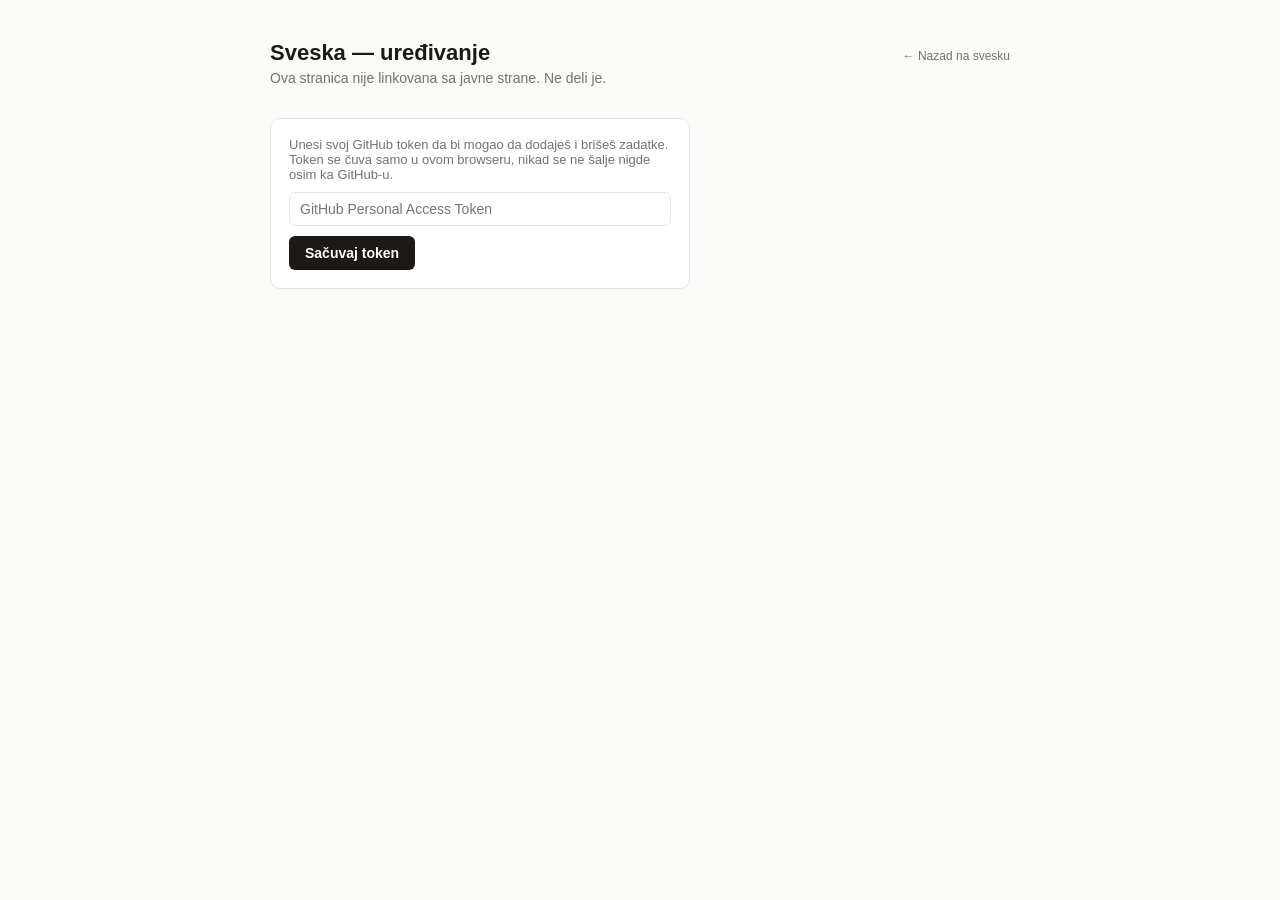
==== upload.html @ 62ac0d5a "Add files via upload" ====
<!DOCTYPE html>
<html lang="sr">
<head>
<meta charset="UTF-8">
<meta name="viewport" content="width=device-width, initial-scale=1.0">
<title>Sveska — dodaj zadatak</title>
<link rel="stylesheet" href="style.css">
</head>
<body>
<div class="wrap">
  <header class="page-head">
    <div>
      <h1>Sveska — uređivanje</h1>
      <p class="sub">Ova stranica nije linkovana sa javne strane. Ne deli je.</p>
    </div>
    <a class="quiet" href="index.html">← Nazad na svesku</a>
  </header>

  <div id="gate" class="gate">
    <p>Unesi svoj GitHub token da bi mogao da dodaješ i brišeš zadatke. Token se čuva samo u ovom browseru, nikad se ne šalje nigde osim ka GitHub-u.</p>
    <input type="password" id="tokenInput" placeholder="GitHub Personal Access Token">
    <div id="gateErr" class="err" style="display:none"></div>
    <button class="primary" id="saveTokenBtn" style="margin-top:10px">Sačuvaj token</button>
  </div>

  <div id="app" style="display:none">
    <form class="entry-form" id="entryForm">
      <div class="field-row">
        <input type="text" id="naslov" placeholder="Naslov zadatka">
        <input type="text" id="predmet" placeholder="Predmet (npr. C, Python)">
      </div>
      <textarea id="napomena" placeholder="Napomena (opciono)"></textarea>
      <div style="display:flex;align-items:center;gap:12px;margin:10px 0">
        <label class="file-label">
          📎 Izaberi sliku
          <input type="file" id="fileInput" accept="image/*" style="display:none">
        </label>
        <div id="previewWrap"></div>
      </div>
      <div id="formErr" class="err" style="display:none"></div>
      <button type="submit" class="primary" id="submitBtn">Sačuvaj zadatak</button>
      <div class="hint" id="statusMsg"></div>
    </form>

    <div id="listStatus" class="empty">Učitavanje...</div>
    <div id="grid" class="grid" style="display:none"></div>
    <div style="margin-top:16px">
      <button class="ghost" id="logoutBtn">Zaboravi token na ovom uređaju</button>
    </div>
  </div>
</div>

<script>
const OWNER = "MlazicM";
const REPO = "sveska";
const BRANCH = "main";
const API = `https://api.github.com/repos/${OWNER}/${REPO}`;
const TOKEN_KEY = "sveska_gh_token";

let token = localStorage.getItem(TOKEN_KEY) || "";
let imgDataUrl = null;
let imgExt = "jpg";

function ghHeaders() {
  return {
    "Authorization": `token ${token}`,
    "Accept": "application/vnd.github+json"
  };
}

function utf8ToB64(str) {
  return btoa(unescape(encodeURIComponent(str)));
}
function b64ToUtf8(b64) {
  return decodeURIComponent(escape(atob(b64.replace(/\n/g, ""))));
}

async function verifyToken() {
  const res = await fetch(`https://api.github.com/repos/${OWNER}/${REPO}`, { headers: ghHeaders() });
  if (!res.ok) throw new Error("bad token or repo");
  return true;
}

async function getEntriesFile() {
  const res = await fetch(`${API}/contents/entries.json?ref=${BRANCH}`, { headers: ghHeaders() });
  if (res.status === 404) return { entries: [], sha: null };
  if (!res.ok) throw new Error("fetch entries.json failed: " + res.status);
  const data = await res.json();
  const entries = JSON.parse(b64ToUtf8(data.content) || "[]");
  return { entries, sha: data.sha };
}

async function putFile(path, contentB64, message, sha) {
  const body = { message, content: contentB64, branch: BRANCH };
  if (sha) body.sha = sha;
  const res = await fetch(`${API}/contents/${path}`, {
    method: "PUT",
    headers: { ...ghHeaders(), "Content-Type": "application/json" },
    body: JSON.stringify(body)
  });
  if (!res.ok) {
    const t = await res.text();
    throw new Error(`PUT ${path} failed: ${res.status} ${t}`);
  }
  return res.json();
}

async function deleteFile(path, sha, message) {
  const res = await fetch(`${API}/contents/${path}`, {
    method: "DELETE",
    headers: { ...ghHeaders(), "Content-Type": "application/json" },
    body: JSON.stringify({ message, sha, branch: BRANCH })
  });
  if (!res.ok) throw new Error("delete failed: " + res.status);
}

function compressImage(file, maxDim = 1400, quality = 0.75) {
  return new Promise((resolve, reject) => {
    const img = new Image();
    const reader = new FileReader();
    reader.onload = (e) => {
      img.onload = () => {
        let { width, height } = img;
        if (width > maxDim || height > maxDim) {
          const scale = maxDim / Math.max(width, height);
          width = Math.round(width * scale);
          height = Math.round(height * scale);
        }
        const canvas = document.createElement("canvas");
        canvas.width = width;
        canvas.height = height;
        canvas.getContext("2d").drawImage(img, 0, 0, width, height);
        resolve(canvas.toDataURL("image/jpeg", quality));
      };
      img.onerror = reject;
      img.src = e.target.result;
    };
    reader.onerror = reject;
    reader.readAsDataURL(file);
  });
}

function esc(s) {
  return (s || '').replace(/[&<>"']/g, c => ({'&':'&amp;','<':'&lt;','>':'&gt;','"':'&quot;',"'":'&#39;'}[c]));
}
function fmtDate(ts) {
  return new Date(ts).toLocaleDateString('sr-RS', { day: '2-digit', month: 'short', year: 'numeric' });
}

async function refreshList() {
  const listStatus = document.getElementById("listStatus");
  const grid = document.getElementById("grid");
  listStatus.style.display = "block";
  listStatus.textContent = "Učitavanje...";
  grid.style.display = "none";
  try {
    const { entries } = await getEntriesFile();
    entries.sort((a, b) => b.createdAt - a.createdAt);
    if (entries.length === 0) {
      listStatus.textContent = "Nema još nijednog zadatka.";
      return;
    }
    listStatus.style.display = "none";
    grid.style.display = "grid";
    grid.innerHTML = entries.map(e => `
      <div class="card" data-id="${e.id}">
        <img src="${esc(e.imagePath)}" alt="${esc(e.title)}">
        <button class="del-btn" data-id="${e.id}">Obriši</button>
        <div class="meta">
          <div class="t">${esc(e.title)}</div>
          <div class="s">${esc(e.subject)} · ${fmtDate(e.createdAt)}</div>
        </div>
      </div>`).join("");
    grid.querySelectorAll(".del-btn").forEach(btn => {
      btn.addEventListener("click", async (ev) => {
        ev.stopPropagation();
        if (!confirm("Obrisati ovaj zadatak?")) return;
        await removeEntry(btn.dataset.id);
      });
    });
  } catch (err) {
    listStatus.textContent = "Ne mogu da učitam listu: " + err.message;
  }
}

async function removeEntry(id) {
  try {
    const { entries, sha } = await getEntriesFile();
    const target = entries.find(e => e.id === id);
    const remaining = entries.filter(e => e.id !== id);
    const newContent = utf8ToB64(JSON.stringify(remaining, null, 2));
    await putFile("entries.json", newContent, `Ukloni zadatak: ${target ? target.title : id}`, sha);
    if (target && target.imagePath) {
      try {
        const imgRes = await fetch(`${API}/contents/${target.imagePath}?ref=${BRANCH}`, { headers: ghHeaders() });
        if (imgRes.ok) {
          const imgData = await imgRes.json();
          await deleteFile(target.imagePath, imgData.sha, `Ukloni sliku za: ${target.title}`);
        }
      } catch {}
    }
    refreshList();
  } catch (err) {
    alert("Brisanje nije uspelo: " + err.message);
  }
}

document.getElementById("fileInput").addEventListener("change", async (e) => {
  const file = e.target.files[0];
  if (!file) return;
  try {
    imgDataUrl = await compressImage(file);
    const wrap = document.getElementById("previewWrap");
    wrap.innerHTML = `<div class="preview-thumb"><img src="${imgDataUrl}"><button type="button" id="clearImgBtn">&times;</button></div>`;
    document.getElementById("clearImgBtn").addEventListener("click", () => {
      imgDataUrl = null;
      wrap.innerHTML = "";
      document.getElementById("fileInput").value = "";
    });
  } catch {
    showFormErr("Slika nije mogla da se učita.");
  }
});

function showFormErr(msg) {
  const el = document.getElementById("formErr");
  el.textContent = msg;
  el.style.display = msg ? "block" : "none";
}

document.getElementById("entryForm").addEventListener("submit", async (e) => {
  e.preventDefault();
  showFormErr("");
  const naslov = document.getElementById("naslov").value.trim();
  const predmet = document.getElementById("predmet").value.trim() || "Opšte";
  const napomena = document.getElementById("napomena").value.trim();
  const statusMsg = document.getElementById("statusMsg");
  const submitBtn = document.getElementById("submitBtn");

  if (!naslov) { showFormErr("Unesi naslov zadatka."); return; }
  if (!imgDataUrl) { showFormErr("Dodaj sliku zadatka."); return; }

  submitBtn.disabled = true;
  statusMsg.textContent = "Snimanje...";
  try {
    const id = `${Date.now()}-${Math.random().toString(36).slice(2, 8)}`;
    const imagePath = `images/${id}.jpg`;
    const base64Content = imgDataUrl.split(",")[1];

    await putFile(imagePath, base64Content, `Dodaj sliku: ${naslov}`);

    const { entries, sha } = await getEntriesFile();
    entries.push({
      id, title: naslov, subject: predmet, note: napomena,
      imagePath, createdAt: Date.now()
    });
    const newContent = utf8ToB64(JSON.stringify(entries, null, 2));
    await putFile("entries.json", newContent, `Dodaj zadatak: ${naslov}`, sha);

    document.getElementById("naslov").value = "";
    document.getElementById("predmet").value = "";
    document.getElementById("napomena").value = "";
    document.getElementById("previewWrap").innerHTML = "";
    document.getElementById("fileInput").value = "";
    imgDataUrl = null;
    statusMsg.textContent = "Sačuvano.";
    refreshList();
  } catch (err) {
    showFormErr("Snimanje nije uspelo: " + err.message);
    statusMsg.textContent = "";
  } finally {
    submitBtn.disabled = false;
  }
});

document.getElementById("saveTokenBtn").addEventListener("click", async () => {
  const val = document.getElementById("tokenInput").value.trim();
  const errEl = document.getElementById("gateErr");
  errEl.style.display = "none";
  if (!val) { errEl.textContent = "Unesi token."; errEl.style.display = "block"; return; }
  token = val;
  try {
    await verifyToken();
    localStorage.setItem(TOKEN_KEY, token);
    document.getElementById("gate").style.display = "none";
    document.getElementById("app").style.display = "block";
    refreshList();
  } catch (err) {
    token = "";
    errEl.textContent = "Token ne radi ili nema pristup repozitorijumu 'sveska'. Proveri token i pokušaj ponovo.";
    errEl.style.display = "block";
  }
});

document.getElementById("logoutBtn").addEventListener("click", () => {
  localStorage.removeItem(TOKEN_KEY);
  location.reload();
});

(async function init() {
  if (token) {
    try {
      await verifyToken();
      document.getElementById("gate").style.display = "none";
      document.getElementById("app").style.display = "block";
      refreshList();
    } catch {
      localStorage.removeItem(TOKEN_KEY);
      token = "";
    }
  }
})();
</script>
</body>
</html>
---- style.css ----
:root {
  --paper: #fafaf9;
  --ink: #1c1917;
  --muted: #78716c;
  --line: #e7e5e4;
  --accent: #1c1917;
  --danger: #b91c1c;
}

* { box-sizing: border-box; }

body {
  margin: 0;
  background: var(--paper);
  color: var(--ink);
  font-family: -apple-system, BlinkMacSystemFont, "Segoe UI", sans-serif;
}

.wrap {
  max-width: 780px;
  margin: 0 auto;
  padding: 40px 20px 80px;
}

header.page-head {
  display: flex;
  align-items: baseline;
  justify-content: space-between;
  margin-bottom: 32px;
  flex-wrap: wrap;
  gap: 8px;
}

h1 {
  font-size: 22px;
  font-weight: 600;
  margin: 0;
}

.sub {
  color: var(--muted);
  font-size: 14px;
  margin: 4px 0 0;
}

a.quiet {
  color: var(--muted);
  font-size: 12px;
  text-decoration: none;
}
a.quiet:hover { color: var(--ink); }

.grid {
  display: grid;
  grid-template-columns: repeat(auto-fill, minmax(160px, 1fr));
  gap: 12px;
}

.card {
  background: #fff;
  border: 1px solid var(--line);
  border-radius: 10px;
  overflow: hidden;
  cursor: pointer;
  position: relative;
}

.card img {
  width: 100%;
  height: 130px;
  object-fit: cover;
  display: block;
  background: var(--line);
}

.card .meta {
  padding: 8px 10px;
}

.card .meta .t {
  font-size: 13px;
  font-weight: 600;
  white-space: nowrap;
  overflow: hidden;
  text-overflow: ellipsis;
}

.card .meta .s {
  font-size: 11px;
  color: var(--muted);
  margin-top: 2px;
}

.empty {
  text-align: center;
  padding: 60px 0;
  color: var(--muted);
  font-size: 14px;
}

.overlay {
  position: fixed;
  inset: 0;
  background: rgba(0,0,0,0.6);
  display: flex;
  align-items: center;
  justify-content: center;
  padding: 16px;
  z-index: 50;
}

.modal {
  background: #fff;
  border-radius: 10px;
  max-width: 520px;
  width: 100%;
  max-height: 85vh;
  overflow-y: auto;
}

.modal img {
  width: 100%;
  max-height: 55vh;
  object-fit: contain;
  background: #f5f5f4;
  display: block;
}

.modal .body {
  padding: 16px 18px;
}

.modal .row {
  display: flex;
  justify-content: space-between;
  align-items: flex-start;
}

.modal h2 {
  font-size: 16px;
  margin: 0;
}

.modal .close {
  background: none;
  border: none;
  cursor: pointer;
  font-size: 18px;
  color: var(--muted);
  line-height: 1;
}

.modal .note {
  font-size: 13px;
  margin-top: 10px;
  color: #292524;
  white-space: pre-wrap;
}

form.entry-form {
  background: #fff;
  border: 1px solid var(--line);
  border-radius: 10px;
  padding: 18px;
  margin-bottom: 32px;
}

.field-row {
  display: grid;
  grid-template-columns: 1fr 1fr;
  gap: 10px;
  margin-bottom: 10px;
}

input[type=text], input[type=password], textarea {
  width: 100%;
  border: 1px solid var(--line);
  border-radius: 6px;
  padding: 8px 10px;
  font-size: 14px;
  font-family: inherit;
}

textarea { resize: vertical; min-height: 56px; }

label.file-label {
  display: inline-flex;
  align-items: center;
  gap: 8px;
  border: 1px solid var(--line);
  border-radius: 6px;
  padding: 8px 12px;
  font-size: 13px;
  cursor: pointer;
}

button {
  cursor: pointer;
}

button.primary {
  background: var(--accent);
  color: #fff;
  border: none;
  border-radius: 6px;
  padding: 9px 16px;
  font-size: 14px;
  font-weight: 600;
}

button.primary:disabled { opacity: 0.5; cursor: default; }

button.ghost {
  background: none;
  border: 1px solid var(--line);
  border-radius: 6px;
  padding: 8px 12px;
  font-size: 13px;
}

.err { color: var(--danger); font-size: 13px; margin: 8px 0; }
.hint { color: var(--muted); font-size: 12px; margin-top: 6px; }

.preview-thumb {
  position: relative;
  display: inline-block;
}
.preview-thumb img {
  width: 56px;
  height: 56px;
  object-fit: cover;
  border-radius: 6px;
  border: 1px solid var(--line);
}
.preview-thumb button {
  position: absolute;
  top: -6px;
  right: -6px;
  background: var(--ink);
  color: #fff;
  border: none;
  border-radius: 50%;
  width: 18px;
  height: 18px;
  font-size: 11px;
  line-height: 1;
}

.del-btn {
  position: absolute;
  top: 6px;
  right: 6px;
  background: rgba(255,255,255,0.9);
  border: none;
  border-radius: 6px;
  padding: 4px 6px;
  font-size: 12px;
  color: var(--danger);
  display: none;
}
.card:hover .del-btn { display: block; }

.gate {
  background: #fff;
  border: 1px solid var(--line);
  border-radius: 10px;
  padding: 18px;
  margin-bottom: 24px;
  max-width: 420px;
}
.gate p { font-size: 13px; color: var(--muted); margin: 0 0 10px; }
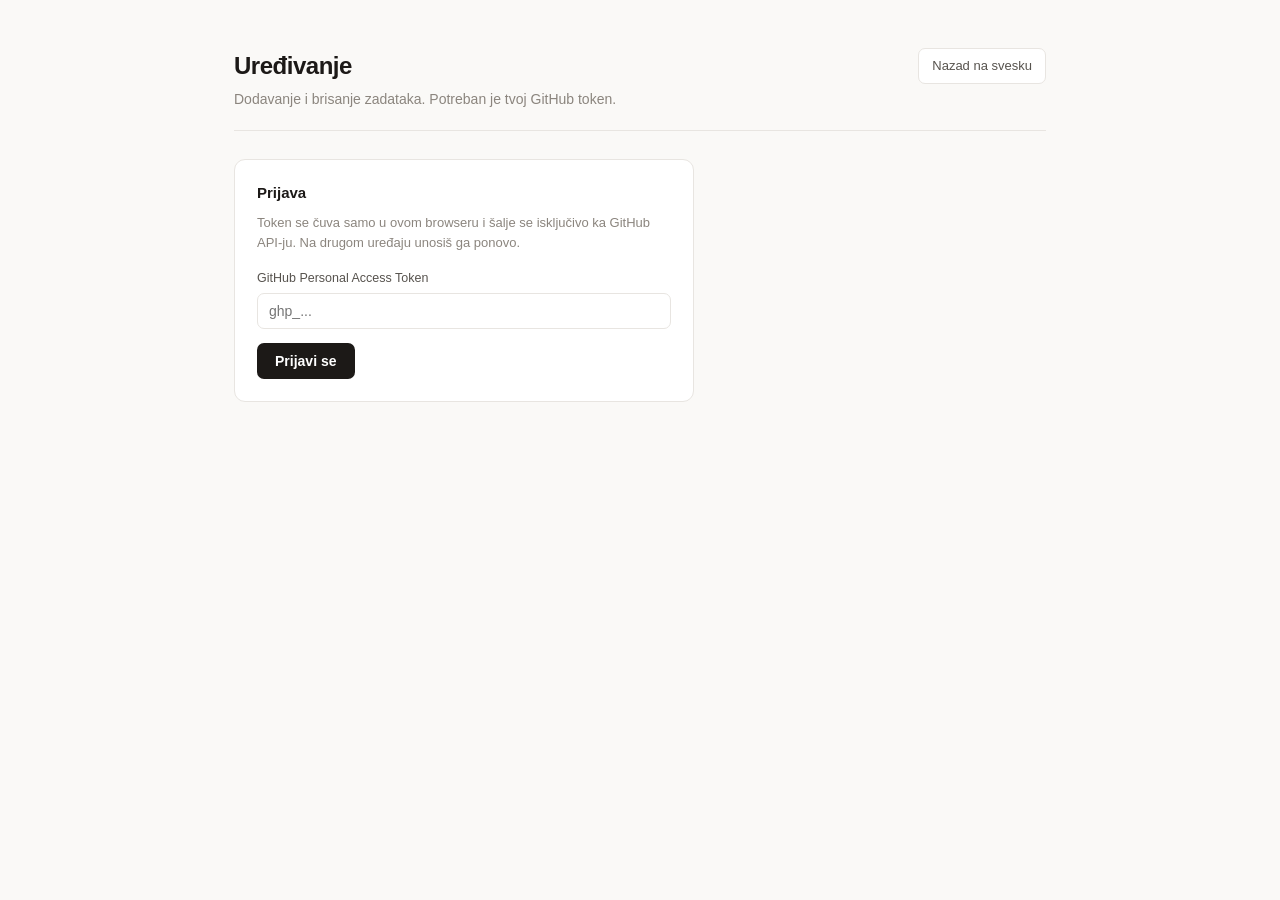
==== commit 5fc232ca: "Add files via upload" ====
--- a/upload.html
+++ b/upload.html
@@ -3,49 +3,78 @@
 <head>
 <meta charset="UTF-8">
 <meta name="viewport" content="width=device-width, initial-scale=1.0">
-<title>Sveska — dodaj zadatak</title>
+<title>Sveska: uređivanje</title>
 <link rel="stylesheet" href="style.css">
 </head>
 <body>
 <div class="wrap">
   <header class="page-head">
     <div>
-      <h1>Sveska — uređivanje</h1>
-      <p class="sub">Ova stranica nije linkovana sa javne strane. Ne deli je.</p>
+      <h1>Uređivanje</h1>
+      <p class="sub">Dodavanje i brisanje zadataka. Potreban je tvoj GitHub token.</p>
     </div>
-    <a class="quiet" href="index.html">← Nazad na svesku</a>
+    <a class="navlink" href="index.html">Nazad na svesku</a>
   </header>
 
-  <div id="gate" class="gate">
-    <p>Unesi svoj GitHub token da bi mogao da dodaješ i brišeš zadatke. Token se čuva samo u ovom browseru, nikad se ne šalje nigde osim ka GitHub-u.</p>
-    <input type="password" id="tokenInput" placeholder="GitHub Personal Access Token">
-    <div id="gateErr" class="err" style="display:none"></div>
-    <button class="primary" id="saveTokenBtn" style="margin-top:10px">Sačuvaj token</button>
-  </div>
-
-  <div id="app" style="display:none">
-    <form class="entry-form" id="entryForm">
-      <div class="field-row">
-        <input type="text" id="naslov" placeholder="Naslov zadatka">
-        <input type="text" id="predmet" placeholder="Predmet (npr. C, Python)">
+  <form class="gate" id="gateForm">
+    <h2>Prijava</h2>
+    <p>Token se čuva samo u ovom browseru i šalje se isključivo ka GitHub API-ju. Na drugom uređaju unosiš ga ponovo.</p>
+    <div class="field">
+      <label class="lbl" for="tokenInput">GitHub Personal Access Token</label>
+      <input type="password" id="tokenInput" autocomplete="off" placeholder="ghp_...">
+    </div>
+    <div id="gateErr" class="err" hidden></div>
+    <button type="submit" class="primary" id="saveTokenBtn">Prijavi se</button>
+  </form>
+
+  <div id="app" hidden>
+    <form class="panel" id="entryForm">
+      <h2>Novi zadatak</h2>
+
+      <div class="field field-row">
+        <div>
+          <label class="lbl" for="naslov">Naslov</label>
+          <input type="text" id="naslov" placeholder="npr. Zadatak 3, nizovi">
+        </div>
+        <div>
+          <label class="lbl" for="predmet">Predmet</label>
+          <input type="text" id="predmet" placeholder="npr. C, Python">
+        </div>
       </div>
-      <textarea id="napomena" placeholder="Napomena (opciono)"></textarea>
-      <div style="display:flex;align-items:center;gap:12px;margin:10px 0">
-        <label class="file-label">
-          📎 Izaberi sliku
-          <input type="file" id="fileInput" accept="image/*" style="display:none">
-        </label>
-        <div id="previewWrap"></div>
+
+      <div class="field">
+        <label class="lbl" for="napomena">Napomena</label>
+        <textarea id="napomena" placeholder="Opciono: rešenje, zamke, šta ponoviti."></textarea>
       </div>
-      <div id="formErr" class="err" style="display:none"></div>
-      <button type="submit" class="primary" id="submitBtn">Sačuvaj zadatak</button>
-      <div class="hint" id="statusMsg"></div>
+
+      <div class="field">
+        <span class="lbl">Slika zadatka</span>
+        <div class="dropzone">
+          <label class="file-label" for="fileInput">Izaberi sliku</label>
+          <input type="file" id="fileInput" accept="image/*" hidden>
+          <span class="dz-hint" id="dzHint">Slika se automatski smanjuje pre slanja.</span>
+          <div id="previewWrap"></div>
+        </div>
+      </div>
+
+      <div id="formErr" class="err" hidden></div>
+
+      <div class="actions">
+        <button type="submit" class="primary" id="submitBtn">Sačuvaj zadatak</button>
+        <span id="statusMsg" class="hint"></span>
+      </div>
     </form>
 
-    <div id="listStatus" class="empty">Učitavanje...</div>
-    <div id="grid" class="grid" style="display:none"></div>
-    <div style="margin-top:16px">
-      <button class="ghost" id="logoutBtn">Zaboravi token na ovom uređaju</button>
+    <div class="toolbar">
+      <span class="count" id="count"></span>
+      <button class="ghost" id="refreshBtn" type="button">Osveži listu</button>
+    </div>
+
+    <div id="listStatus" class="empty">Učitavanje.</div>
+    <div id="grid" class="grid" hidden></div>
+
+    <div style="margin-top:28px">
+      <button class="ghost" id="logoutBtn" type="button">Odjavi se sa ovog uređaja</button>
     </div>
   </div>
 </div>
@@ -54,260 +83,415 @@
 const OWNER = "MlazicM";
 const REPO = "sveska";
 const BRANCH = "main";
-const API = `https://api.github.com/repos/${OWNER}/${REPO}`;
+const API = "https://api.github.com/repos/" + OWNER + "/" + REPO;
 const TOKEN_KEY = "sveska_gh_token";
+const MAX_RETRIES = 4;
 
 let token = localStorage.getItem(TOKEN_KEY) || "";
 let imgDataUrl = null;
-let imgExt = "jpg";
 
 function ghHeaders() {
   return {
-    "Authorization": `token ${token}`,
-    "Accept": "application/vnd.github+json"
+    Authorization: "Bearer " + token,
+    Accept: "application/vnd.github+json",
+    "X-GitHub-Api-Version": "2022-11-28"
   };
 }
 
 function utf8ToB64(str) {
-  return btoa(unescape(encodeURIComponent(str)));
-}
+  return btoa(String.fromCharCode.apply(null, new TextEncoder().encode(str)));
+}
+
 function b64ToUtf8(b64) {
-  return decodeURIComponent(escape(atob(b64.replace(/\n/g, ""))));
+  const bin = atob(b64.replace(/\s/g, ""));
+  const bytes = new Uint8Array(bin.length);
+  for (let i = 0; i < bin.length; i++) bytes[i] = bin.charCodeAt(i);
+  return new TextDecoder().decode(bytes);
+}
+
+function esc(s) {
+  return String(s == null ? "" : s).replace(/[&<>"']/g, function (c) {
+    return { "&": "&amp;", "<": "&lt;", ">": "&gt;", '"': "&quot;", "'": "&#39;" }[c];
+  });
+}
+
+function fmtDate(ts) {
+  const d = new Date(ts);
+  if (isNaN(d.getTime())) return "";
+  return d.toLocaleDateString("sr-RS", { day: "2-digit", month: "short", year: "numeric" });
+}
+
+function ghError(status, bodyText) {
+  if (status === 401) return "Token nije prihvaćen. Verovatno je istekao ili obrisan.";
+  if (status === 403) return "GitHub je odbio zahtev. Token nema dozvolu za pisanje, ili si dostigao limit broja zahteva.";
+  if (status === 404) return "Repozitorijum nije pronađen. Proveri da li je token vezan za repo 'sveska'.";
+  if (status === 409 || status === 422) return "Fajl je u međuvremenu promenjen. Pokušaj ponovo.";
+  return "GitHub greška " + status + ". " + (bodyText || "").slice(0, 160);
+}
+
+async function gh(path, options) {
+  const res = await fetch(path, Object.assign({ headers: ghHeaders(), cache: "no-store" }, options || {}));
+  return res;
 }
 
 async function verifyToken() {
-  const res = await fetch(`https://api.github.com/repos/${OWNER}/${REPO}`, { headers: ghHeaders() });
-  if (!res.ok) throw new Error("bad token or repo");
+  const res = await gh(API);
+  if (!res.ok) {
+    const err = new Error(ghError(res.status, ""));
+    err.status = res.status;
+    throw err;
+  }
   return true;
 }
 
 async function getEntriesFile() {
-  const res = await fetch(`${API}/contents/entries.json?ref=${BRANCH}`, { headers: ghHeaders() });
+  const res = await gh(API + "/contents/entries.json?ref=" + BRANCH + "&t=" + Date.now());
   if (res.status === 404) return { entries: [], sha: null };
-  if (!res.ok) throw new Error("fetch entries.json failed: " + res.status);
+  if (!res.ok) {
+    const err = new Error(ghError(res.status, await res.text()));
+    err.status = res.status;
+    throw err;
+  }
   const data = await res.json();
-  const entries = JSON.parse(b64ToUtf8(data.content) || "[]");
-  return { entries, sha: data.sha };
+  let entries = [];
+  try {
+    entries = JSON.parse(b64ToUtf8(data.content) || "[]");
+  } catch (e) {
+    throw new Error("entries.json nije ispravan JSON. Popravi ga ručno na GitHub-u.");
+  }
+  if (!Array.isArray(entries)) throw new Error("entries.json mora biti niz.");
+  return { entries: entries, sha: data.sha };
 }
 
 async function putFile(path, contentB64, message, sha) {
-  const body = { message, content: contentB64, branch: BRANCH };
+  const body = { message: message, content: contentB64, branch: BRANCH };
   if (sha) body.sha = sha;
-  const res = await fetch(`${API}/contents/${path}`, {
+  const res = await gh(API + "/contents/" + path, {
     method: "PUT",
-    headers: { ...ghHeaders(), "Content-Type": "application/json" },
+    headers: Object.assign(ghHeaders(), { "Content-Type": "application/json" }),
     body: JSON.stringify(body)
   });
   if (!res.ok) {
-    const t = await res.text();
-    throw new Error(`PUT ${path} failed: ${res.status} ${t}`);
+    const text = await res.text();
+    const err = new Error(ghError(res.status, text));
+    err.status = res.status;
+    throw err;
   }
   return res.json();
 }
 
 async function deleteFile(path, sha, message) {
-  const res = await fetch(`${API}/contents/${path}`, {
+  const res = await gh(API + "/contents/" + path, {
     method: "DELETE",
-    headers: { ...ghHeaders(), "Content-Type": "application/json" },
-    body: JSON.stringify({ message, sha, branch: BRANCH })
+    headers: Object.assign(ghHeaders(), { "Content-Type": "application/json" }),
+    body: JSON.stringify({ message: message, sha: sha, branch: BRANCH })
   });
-  if (!res.ok) throw new Error("delete failed: " + res.status);
-}
-
-function compressImage(file, maxDim = 1400, quality = 0.75) {
-  return new Promise((resolve, reject) => {
-    const img = new Image();
+  if (!res.ok) {
+    const err = new Error(ghError(res.status, await res.text()));
+    err.status = res.status;
+    throw err;
+  }
+}
+
+async function deleteImage(imagePath, message) {
+  const res = await gh(API + "/contents/" + imagePath + "?ref=" + BRANCH + "&t=" + Date.now());
+  if (!res.ok) return false;
+  const data = await res.json();
+  await deleteFile(imagePath, data.sha, message);
+  return true;
+}
+
+// Reads entries.json, applies mutate(entries) -> newEntries, writes it back.
+// Retries with a fresh sha when GitHub reports a write conflict (409 or 422),
+// because another write landed between our read and our write.
+async function updateEntriesJson(mutate, message) {
+  let lastErr;
+  for (let attempt = 0; attempt < MAX_RETRIES; attempt++) {
+    const current = await getEntriesFile();
+    const newEntries = mutate(current.entries.slice());
+    const content = utf8ToB64(JSON.stringify(newEntries, null, 2));
+    try {
+      await putFile("entries.json", content, message, current.sha);
+      return newEntries;
+    } catch (err) {
+      lastErr = err;
+      if (err.status === 409 || err.status === 422) {
+        await new Promise(function (r) { setTimeout(r, 250 * (attempt + 1)); });
+        continue;
+      }
+      throw err;
+    }
+  }
+  throw lastErr;
+}
+
+function compressImage(file, maxDim, quality) {
+  maxDim = maxDim || 1400;
+  quality = quality || 0.75;
+  return new Promise(function (resolve, reject) {
+    if (!file.type.startsWith("image/")) {
+      reject(new Error("Izabrani fajl nije slika."));
+      return;
+    }
     const reader = new FileReader();
-    reader.onload = (e) => {
-      img.onload = () => {
-        let { width, height } = img;
-        if (width > maxDim || height > maxDim) {
-          const scale = maxDim / Math.max(width, height);
-          width = Math.round(width * scale);
-          height = Math.round(height * scale);
+    reader.onerror = function () { reject(new Error("Ne mogu da pročitam fajl.")); };
+    reader.onload = function (e) {
+      const img = new Image();
+      img.onerror = function () { reject(new Error("Slika je oštećena ili u nepodržanom formatu.")); };
+      img.onload = function () {
+        let w = img.naturalWidth;
+        let h = img.naturalHeight;
+        if (!w || !h) { reject(new Error("Slika nema validne dimenzije.")); return; }
+        if (w > maxDim || h > maxDim) {
+          const scale = maxDim / Math.max(w, h);
+          w = Math.round(w * scale);
+          h = Math.round(h * scale);
         }
         const canvas = document.createElement("canvas");
-        canvas.width = width;
-        canvas.height = height;
-        canvas.getContext("2d").drawImage(img, 0, 0, width, height);
+        canvas.width = w;
+        canvas.height = h;
+        const ctx = canvas.getContext("2d");
+        ctx.fillStyle = "#ffffff";
+        ctx.fillRect(0, 0, w, h);
+        ctx.drawImage(img, 0, 0, w, h);
         resolve(canvas.toDataURL("image/jpeg", quality));
       };
-      img.onerror = reject;
       img.src = e.target.result;
     };
-    reader.onerror = reject;
     reader.readAsDataURL(file);
   });
 }
 
-function esc(s) {
-  return (s || '').replace(/[&<>"']/g, c => ({'&':'&amp;','<':'&lt;','>':'&gt;','"':'&quot;',"'":'&#39;'}[c]));
-}
-function fmtDate(ts) {
-  return new Date(ts).toLocaleDateString('sr-RS', { day: '2-digit', month: 'short', year: 'numeric' });
+function showErr(elId, msg) {
+  const el = document.getElementById(elId);
+  el.textContent = msg || "";
+  el.hidden = !msg;
+}
+
+function setBusy(busy, label) {
+  const btn = document.getElementById("submitBtn");
+  btn.disabled = busy;
+  btn.innerHTML = busy ? '<span class="spinner"></span>' + (label || "Snimanje") : "Sačuvaj zadatak";
 }
 
 async function refreshList() {
   const listStatus = document.getElementById("listStatus");
   const grid = document.getElementById("grid");
-  listStatus.style.display = "block";
-  listStatus.textContent = "Učitavanje...";
-  grid.style.display = "none";
-  try {
-    const { entries } = await getEntriesFile();
-    entries.sort((a, b) => b.createdAt - a.createdAt);
+  const countEl = document.getElementById("count");
+
+  listStatus.hidden = false;
+  listStatus.textContent = "Učitavanje.";
+  grid.hidden = true;
+
+  try {
+    const result = await getEntriesFile();
+    const entries = result.entries
+      .filter(function (e) { return e && e.id && e.title; })
+      .sort(function (a, b) { return (b.createdAt || 0) - (a.createdAt || 0); });
+
+    countEl.textContent = entries.length === 1 ? "1 zadatak" : entries.length + " zadataka";
+
     if (entries.length === 0) {
       listStatus.textContent = "Nema još nijednog zadatka.";
       return;
     }
-    listStatus.style.display = "none";
-    grid.style.display = "grid";
-    grid.innerHTML = entries.map(e => `
-      <div class="card" data-id="${e.id}">
-        <img src="${esc(e.imagePath)}" alt="${esc(e.title)}">
-        <button class="del-btn" data-id="${e.id}">Obriši</button>
-        <div class="meta">
-          <div class="t">${esc(e.title)}</div>
-          <div class="s">${esc(e.subject)} · ${fmtDate(e.createdAt)}</div>
-        </div>
-      </div>`).join("");
-    grid.querySelectorAll(".del-btn").forEach(btn => {
-      btn.addEventListener("click", async (ev) => {
+
+    listStatus.hidden = true;
+    grid.hidden = false;
+    grid.innerHTML = entries.map(function (e) {
+      return '<div class="card">' +
+        '<img src="' + esc(e.imagePath) + '" alt="Zadatak: ' + esc(e.title) + '" loading="lazy">' +
+        '<button class="del-btn" type="button" data-id="' + esc(e.id) + '" data-title="' + esc(e.title) + '">Obriši</button>' +
+        '<div class="meta">' +
+          '<div class="t">' + esc(e.title) + '</div>' +
+          '<div class="s"><span class="tag">' + esc(e.subject || "Opšte") + '</span>' + fmtDate(e.createdAt) + '</div>' +
+        '</div>' +
+      '</div>';
+    }).join("");
+
+    grid.querySelectorAll(".del-btn").forEach(function (btn) {
+      btn.addEventListener("click", function (ev) {
         ev.stopPropagation();
-        if (!confirm("Obrisati ovaj zadatak?")) return;
-        await removeEntry(btn.dataset.id);
+        if (!confirm('Obrisati zadatak "' + btn.dataset.title + '"?')) return;
+        removeEntry(btn.dataset.id, btn);
       });
     });
   } catch (err) {
-    listStatus.textContent = "Ne mogu da učitam listu: " + err.message;
-  }
-}
-
-async function removeEntry(id) {
-  try {
-    const { entries, sha } = await getEntriesFile();
-    const target = entries.find(e => e.id === id);
-    const remaining = entries.filter(e => e.id !== id);
-    const newContent = utf8ToB64(JSON.stringify(remaining, null, 2));
-    await putFile("entries.json", newContent, `Ukloni zadatak: ${target ? target.title : id}`, sha);
+    listStatus.hidden = false;
+    listStatus.textContent = "Ne mogu da učitam listu. " + err.message;
+  }
+}
+
+async function removeEntry(id, btn) {
+  if (btn) { btn.disabled = true; btn.textContent = "Brisanje"; }
+  try {
+    let target = null;
+    await updateEntriesJson(function (entries) {
+      target = entries.find(function (e) { return e.id === id; }) || null;
+      return entries.filter(function (e) { return e.id !== id; });
+    }, "Ukloni zadatak: " + (function () { return "id " + id; })());
+
     if (target && target.imagePath) {
       try {
-        const imgRes = await fetch(`${API}/contents/${target.imagePath}?ref=${BRANCH}`, { headers: ghHeaders() });
-        if (imgRes.ok) {
-          const imgData = await imgRes.json();
-          await deleteFile(target.imagePath, imgData.sha, `Ukloni sliku za: ${target.title}`);
-        }
-      } catch {}
+        await deleteImage(target.imagePath, "Ukloni sliku: " + target.title);
+      } catch (e) {
+        // Entry is already gone from the list, so a leftover image file is
+        // harmless. Not worth failing the delete over.
+      }
     }
-    refreshList();
-  } catch (err) {
-    alert("Brisanje nije uspelo: " + err.message);
-  }
-}
-
-document.getElementById("fileInput").addEventListener("change", async (e) => {
+    await refreshList();
+  } catch (err) {
+    alert("Brisanje nije uspelo. " + err.message);
+    if (btn) { btn.disabled = false; btn.textContent = "Obriši"; }
+  }
+}
+
+document.getElementById("fileInput").addEventListener("change", async function (e) {
   const file = e.target.files[0];
   if (!file) return;
+  showErr("formErr", "");
+  const hint = document.getElementById("dzHint");
+  hint.textContent = "Obrada slike.";
   try {
     imgDataUrl = await compressImage(file);
+    const kb = Math.round((imgDataUrl.length * 0.75) / 1024);
+    hint.textContent = "Spremno, oko " + kb + " KB.";
     const wrap = document.getElementById("previewWrap");
-    wrap.innerHTML = `<div class="preview-thumb"><img src="${imgDataUrl}"><button type="button" id="clearImgBtn">&times;</button></div>`;
-    document.getElementById("clearImgBtn").addEventListener("click", () => {
+    wrap.innerHTML = '<div class="preview-thumb"><img src="' + imgDataUrl + '" alt="Pregled"><button type="button" id="clearImgBtn" aria-label="Ukloni sliku">&times;</button></div>';
+    document.getElementById("clearImgBtn").addEventListener("click", function () {
       imgDataUrl = null;
       wrap.innerHTML = "";
       document.getElementById("fileInput").value = "";
+      hint.textContent = "Slika se automatski smanjuje pre slanja.";
     });
-  } catch {
-    showFormErr("Slika nije mogla da se učita.");
+  } catch (err) {
+    imgDataUrl = null;
+    hint.textContent = "Slika se automatski smanjuje pre slanja.";
+    showErr("formErr", err.message);
   }
 });
 
-function showFormErr(msg) {
-  const el = document.getElementById("formErr");
-  el.textContent = msg;
-  el.style.display = msg ? "block" : "none";
-}
-
-document.getElementById("entryForm").addEventListener("submit", async (e) => {
+document.getElementById("entryForm").addEventListener("submit", async function (e) {
   e.preventDefault();
-  showFormErr("");
+  showErr("formErr", "");
+
   const naslov = document.getElementById("naslov").value.trim();
   const predmet = document.getElementById("predmet").value.trim() || "Opšte";
   const napomena = document.getElementById("napomena").value.trim();
   const statusMsg = document.getElementById("statusMsg");
-  const submitBtn = document.getElementById("submitBtn");
-
-  if (!naslov) { showFormErr("Unesi naslov zadatka."); return; }
-  if (!imgDataUrl) { showFormErr("Dodaj sliku zadatka."); return; }
-
-  submitBtn.disabled = true;
-  statusMsg.textContent = "Snimanje...";
-  try {
-    const id = `${Date.now()}-${Math.random().toString(36).slice(2, 8)}`;
-    const imagePath = `images/${id}.jpg`;
-    const base64Content = imgDataUrl.split(",")[1];
-
-    await putFile(imagePath, base64Content, `Dodaj sliku: ${naslov}`);
-
-    const { entries, sha } = await getEntriesFile();
-    entries.push({
-      id, title: naslov, subject: predmet, note: napomena,
-      imagePath, createdAt: Date.now()
-    });
-    const newContent = utf8ToB64(JSON.stringify(entries, null, 2));
-    await putFile("entries.json", newContent, `Dodaj zadatak: ${naslov}`, sha);
+
+  if (!naslov) {
+    showErr("formErr", "Unesi naslov zadatka.");
+    document.getElementById("naslov").focus();
+    return;
+  }
+  if (!imgDataUrl) {
+    showErr("formErr", "Dodaj sliku zadatka.");
+    return;
+  }
+
+  setBusy(true, "Slanje slike");
+  statusMsg.textContent = "";
+
+  const id = String(Date.now()) + "-" + Math.random().toString(36).slice(2, 8);
+  const imagePath = "images/" + id + ".jpg";
+  let imageUploaded = false;
+
+  try {
+    await putFile(imagePath, imgDataUrl.split(",")[1], "Dodaj sliku: " + naslov);
+    imageUploaded = true;
+
+    setBusy(true, "Upisivanje");
+    await updateEntriesJson(function (entries) {
+      entries.push({
+        id: id,
+        title: naslov,
+        subject: predmet,
+        note: napomena,
+        imagePath: imagePath,
+        createdAt: Date.now()
+      });
+      return entries;
+    }, "Dodaj zadatak: " + naslov);
 
     document.getElementById("naslov").value = "";
     document.getElementById("predmet").value = "";
     document.getElementById("napomena").value = "";
     document.getElementById("previewWrap").innerHTML = "";
     document.getElementById("fileInput").value = "";
+    document.getElementById("dzHint").textContent = "Slika se automatski smanjuje pre slanja.";
     imgDataUrl = null;
-    statusMsg.textContent = "Sačuvano.";
-    refreshList();
-  } catch (err) {
-    showFormErr("Snimanje nije uspelo: " + err.message);
-    statusMsg.textContent = "";
+
+    statusMsg.innerHTML = '<span class="ok-msg">Sačuvano.</span>';
+    setTimeout(function () { statusMsg.textContent = ""; }, 4000);
+    await refreshList();
+  } catch (err) {
+    // If the image landed but the index write failed, remove the image so it
+    // does not sit in the repo unreferenced by any entry.
+    if (imageUploaded) {
+      try {
+        await deleteImage(imagePath, "Poništi nedovršeni upload: " + naslov);
+      } catch (e) {}
+    }
+    showErr("formErr", "Snimanje nije uspelo. " + err.message);
   } finally {
-    submitBtn.disabled = false;
+    setBusy(false);
   }
 });
 
-document.getElementById("saveTokenBtn").addEventListener("click", async () => {
+document.getElementById("gateForm").addEventListener("submit", async function (e) {
+  e.preventDefault();
   const val = document.getElementById("tokenInput").value.trim();
-  const errEl = document.getElementById("gateErr");
-  errEl.style.display = "none";
-  if (!val) { errEl.textContent = "Unesi token."; errEl.style.display = "block"; return; }
+  const btn = document.getElementById("saveTokenBtn");
+  showErr("gateErr", "");
+
+  if (!val) {
+    showErr("gateErr", "Unesi token.");
+    return;
+  }
+
+  btn.disabled = true;
+  btn.textContent = "Provera";
+  const previous = token;
   token = val;
+
   try {
     await verifyToken();
     localStorage.setItem(TOKEN_KEY, token);
-    document.getElementById("gate").style.display = "none";
-    document.getElementById("app").style.display = "block";
-    refreshList();
-  } catch (err) {
-    token = "";
-    errEl.textContent = "Token ne radi ili nema pristup repozitorijumu 'sveska'. Proveri token i pokušaj ponovo.";
-    errEl.style.display = "block";
+    document.getElementById("tokenInput").value = "";
+    enterApp();
+  } catch (err) {
+    token = previous;
+    showErr("gateErr", err.message);
+  } finally {
+    btn.disabled = false;
+    btn.textContent = "Prijavi se";
   }
 });
 
-document.getElementById("logoutBtn").addEventListener("click", () => {
+document.getElementById("refreshBtn").addEventListener("click", refreshList);
+
+document.getElementById("logoutBtn").addEventListener("click", function () {
+  if (!confirm("Ukloniti token sa ovog uređaja?")) return;
   localStorage.removeItem(TOKEN_KEY);
   location.reload();
 });
 
+function enterApp() {
+  document.getElementById("gateForm").hidden = true;
+  document.getElementById("app").hidden = false;
+  refreshList();
+}
+
 (async function init() {
-  if (token) {
-    try {
-      await verifyToken();
-      document.getElementById("gate").style.display = "none";
-      document.getElementById("app").style.display = "block";
-      refreshList();
-    } catch {
-      localStorage.removeItem(TOKEN_KEY);
-      token = "";
-    }
+  if (!token) return;
+  try {
+    await verifyToken();
+    enterApp();
+  } catch (err) {
+    localStorage.removeItem(TOKEN_KEY);
+    token = "";
+    showErr("gateErr", "Prethodni token više ne važi. Unesi novi.");
   }
 })();
 </script>
--- a/style.css
+++ b/style.css
@@ -1,143 +1,201 @@
 :root {
-  --paper: #fafaf9;
+  --paper: #faf9f7;
+  --card: #ffffff;
   --ink: #1c1917;
-  --muted: #78716c;
-  --line: #e7e5e4;
+  --ink-soft: #57534e;
+  --muted: #8b857e;
+  --line: #e8e5e1;
+  --line-soft: #f2efec;
   --accent: #1c1917;
-  --danger: #b91c1c;
+  --danger: #b3261e;
+  --ok: #2d6a4f;
+  --shadow: 0 1px 2px rgba(28, 25, 23, 0.04), 0 4px 12px rgba(28, 25, 23, 0.05);
 }
 
 * { box-sizing: border-box; }
+
+html { -webkit-text-size-adjust: 100%; }
 
 body {
   margin: 0;
   background: var(--paper);
   color: var(--ink);
-  font-family: -apple-system, BlinkMacSystemFont, "Segoe UI", sans-serif;
+  font-family: ui-sans-serif, -apple-system, BlinkMacSystemFont, "Segoe UI", Roboto, sans-serif;
+  line-height: 1.5;
 }
 
 .wrap {
-  max-width: 780px;
+  max-width: 860px;
   margin: 0 auto;
-  padding: 40px 20px 80px;
-}
-
-header.page-head {
-  display: flex;
-  align-items: baseline;
+  padding: 48px 24px 96px;
+}
+
+.page-head {
+  display: flex;
+  align-items: flex-start;
   justify-content: space-between;
-  margin-bottom: 32px;
+  gap: 16px;
+  padding-bottom: 20px;
+  border-bottom: 1px solid var(--line);
+  margin-bottom: 28px;
   flex-wrap: wrap;
-  gap: 8px;
 }
 
 h1 {
-  font-size: 22px;
-  font-weight: 600;
+  font-size: 24px;
+  font-weight: 650;
+  letter-spacing: -0.02em;
   margin: 0;
 }
 
 .sub {
   color: var(--muted);
   font-size: 14px;
-  margin: 4px 0 0;
-}
-
-a.quiet {
-  color: var(--muted);
-  font-size: 12px;
+  margin: 5px 0 0;
+}
+
+.navlink {
+  display: inline-flex;
+  align-items: center;
+  gap: 6px;
+  color: var(--ink-soft);
+  font-size: 13px;
+  font-weight: 500;
   text-decoration: none;
-}
-a.quiet:hover { color: var(--ink); }
+  border: 1px solid var(--line);
+  background: var(--card);
+  border-radius: 7px;
+  padding: 7px 13px;
+  white-space: nowrap;
+  transition: border-color 0.15s, color 0.15s;
+}
+.navlink:hover { border-color: #d6d1cb; color: var(--ink); }
+
+.toolbar {
+  display: flex;
+  align-items: center;
+  justify-content: space-between;
+  gap: 12px;
+  margin-bottom: 16px;
+  flex-wrap: wrap;
+}
+
+.count { font-size: 13px; color: var(--muted); }
+
+.search { flex: 1; min-width: 180px; max-width: 280px; }
 
 .grid {
   display: grid;
-  grid-template-columns: repeat(auto-fill, minmax(160px, 1fr));
-  gap: 12px;
+  grid-template-columns: repeat(auto-fill, minmax(170px, 1fr));
+  gap: 16px;
 }
 
 .card {
-  background: #fff;
-  border: 1px solid var(--line);
-  border-radius: 10px;
+  background: var(--card);
+  border: 1px solid var(--line);
+  border-radius: 11px;
   overflow: hidden;
   cursor: pointer;
   position: relative;
-}
+  transition: border-color 0.15s, box-shadow 0.15s, transform 0.15s;
+}
+.card:hover {
+  border-color: #d6d1cb;
+  box-shadow: var(--shadow);
+  transform: translateY(-1px);
+}
+.card:focus-visible { outline: 2px solid var(--ink); outline-offset: 2px; }
 
 .card img {
   width: 100%;
-  height: 130px;
+  height: 136px;
   object-fit: cover;
   display: block;
-  background: var(--line);
-}
-
-.card .meta {
-  padding: 8px 10px;
-}
+  background: var(--line-soft);
+}
+
+.card .meta { padding: 10px 12px 12px; }
 
 .card .meta .t {
-  font-size: 13px;
+  font-size: 13.5px;
   font-weight: 600;
+  letter-spacing: -0.01em;
   white-space: nowrap;
   overflow: hidden;
   text-overflow: ellipsis;
 }
 
 .card .meta .s {
+  font-size: 11.5px;
+  color: var(--muted);
+  margin-top: 3px;
+  display: flex;
+  align-items: center;
+  gap: 6px;
+}
+
+.tag {
+  display: inline-block;
+  background: var(--line-soft);
+  color: var(--ink-soft);
+  border-radius: 4px;
+  padding: 1px 6px;
   font-size: 11px;
-  color: var(--muted);
-  margin-top: 2px;
+  font-weight: 500;
 }
 
 .empty {
   text-align: center;
-  padding: 60px 0;
+  padding: 72px 20px;
   color: var(--muted);
   font-size: 14px;
+  border: 1px dashed var(--line);
+  border-radius: 11px;
+  background: rgba(255, 255, 255, 0.5);
 }
 
 .overlay {
   position: fixed;
   inset: 0;
-  background: rgba(0,0,0,0.6);
+  background: rgba(28, 25, 23, 0.55);
   display: flex;
   align-items: center;
   justify-content: center;
-  padding: 16px;
+  padding: 20px;
   z-index: 50;
 }
 
 .modal {
-  background: #fff;
-  border-radius: 10px;
-  max-width: 520px;
+  background: var(--card);
+  border-radius: 12px;
+  max-width: 560px;
   width: 100%;
-  max-height: 85vh;
+  max-height: 88vh;
   overflow-y: auto;
+  box-shadow: 0 12px 40px rgba(28, 25, 23, 0.22);
 }
 
 .modal img {
   width: 100%;
-  max-height: 55vh;
+  max-height: 56vh;
   object-fit: contain;
-  background: #f5f5f4;
+  background: var(--line-soft);
   display: block;
 }
 
-.modal .body {
-  padding: 16px 18px;
-}
+.modal .body { padding: 18px 20px 20px; }
 
 .modal .row {
   display: flex;
   justify-content: space-between;
   align-items: flex-start;
+  gap: 12px;
 }
 
 .modal h2 {
-  font-size: 16px;
+  font-size: 17px;
+  font-weight: 650;
+  letter-spacing: -0.01em;
   margin: 0;
 }
 
@@ -145,127 +203,223 @@
   background: none;
   border: none;
   cursor: pointer;
-  font-size: 18px;
+  font-size: 22px;
   color: var(--muted);
   line-height: 1;
+  padding: 0 4px;
+}
+.modal .close:hover { color: var(--ink); }
+
+.modal .stamp {
+  font-size: 12px;
+  color: var(--muted);
+  margin-top: 5px;
+  display: flex;
+  align-items: center;
+  gap: 7px;
 }
 
 .modal .note {
-  font-size: 13px;
-  margin-top: 10px;
-  color: #292524;
+  font-size: 14px;
+  margin-top: 14px;
+  padding-top: 14px;
+  border-top: 1px solid var(--line-soft);
+  color: var(--ink-soft);
   white-space: pre-wrap;
 }
 
-form.entry-form {
-  background: #fff;
-  border: 1px solid var(--line);
-  border-radius: 10px;
-  padding: 18px;
+.panel {
+  background: var(--card);
+  border: 1px solid var(--line);
+  border-radius: 11px;
+  padding: 20px;
   margin-bottom: 32px;
 }
 
-.field-row {
-  display: grid;
-  grid-template-columns: 1fr 1fr;
-  gap: 10px;
-  margin-bottom: 10px;
-}
-
-input[type=text], input[type=password], textarea {
+.panel h2 {
+  font-size: 15px;
+  font-weight: 600;
+  margin: 0 0 16px;
+  letter-spacing: -0.01em;
+}
+
+.field { margin-bottom: 14px; }
+
+.field-row { display: grid; grid-template-columns: 1fr 1fr; gap: 12px; }
+
+@media (max-width: 540px) {
+  .field-row { grid-template-columns: 1fr; }
+  .wrap { padding: 32px 16px 72px; }
+}
+
+label.lbl {
+  display: block;
+  font-size: 12.5px;
+  font-weight: 500;
+  color: var(--ink-soft);
+  margin-bottom: 5px;
+}
+
+input[type=text],
+input[type=password],
+input[type=search],
+textarea {
   width: 100%;
   border: 1px solid var(--line);
-  border-radius: 6px;
-  padding: 8px 10px;
+  border-radius: 7px;
+  padding: 9px 11px;
   font-size: 14px;
   font-family: inherit;
-}
-
-textarea { resize: vertical; min-height: 56px; }
+  color: var(--ink);
+  background: var(--card);
+  transition: border-color 0.15s, box-shadow 0.15s;
+}
+
+input:focus, textarea:focus {
+  outline: none;
+  border-color: #b9b2aa;
+  box-shadow: 0 0 0 3px rgba(28, 25, 23, 0.06);
+}
+
+textarea { resize: vertical; min-height: 66px; }
+
+.dropzone {
+  display: flex;
+  align-items: center;
+  gap: 14px;
+  border: 1px dashed var(--line);
+  border-radius: 9px;
+  padding: 14px;
+  background: rgba(250, 249, 247, 0.6);
+  flex-wrap: wrap;
+}
 
 label.file-label {
   display: inline-flex;
   align-items: center;
-  gap: 8px;
-  border: 1px solid var(--line);
-  border-radius: 6px;
-  padding: 8px 12px;
+  gap: 7px;
+  border: 1px solid var(--line);
+  background: var(--card);
+  border-radius: 7px;
+  padding: 8px 13px;
   font-size: 13px;
+  font-weight: 500;
   cursor: pointer;
-}
-
-button {
-  cursor: pointer;
-}
+  transition: border-color 0.15s;
+  white-space: nowrap;
+}
+label.file-label:hover { border-color: #d6d1cb; }
+
+.dz-hint { font-size: 12.5px; color: var(--muted); }
+
+button { cursor: pointer; font-family: inherit; }
 
 button.primary {
   background: var(--accent);
   color: #fff;
   border: none;
-  border-radius: 6px;
-  padding: 9px 16px;
+  border-radius: 7px;
+  padding: 10px 18px;
   font-size: 14px;
-  font-weight: 600;
-}
-
-button.primary:disabled { opacity: 0.5; cursor: default; }
+  font-weight: 550;
+  transition: opacity 0.15s;
+}
+button.primary:hover { opacity: 0.88; }
+button.primary:disabled { opacity: 0.45; cursor: default; }
 
 button.ghost {
-  background: none;
-  border: 1px solid var(--line);
-  border-radius: 6px;
-  padding: 8px 12px;
+  background: var(--card);
+  border: 1px solid var(--line);
+  border-radius: 7px;
+  padding: 8px 13px;
   font-size: 13px;
-}
-
-.err { color: var(--danger); font-size: 13px; margin: 8px 0; }
-.hint { color: var(--muted); font-size: 12px; margin-top: 6px; }
-
-.preview-thumb {
-  position: relative;
-  display: inline-block;
-}
+  color: var(--ink-soft);
+  transition: border-color 0.15s, color 0.15s;
+}
+button.ghost:hover { border-color: #d6d1cb; color: var(--ink); }
+
+.actions { display: flex; align-items: center; gap: 12px; margin-top: 4px; flex-wrap: wrap; }
+
+.err {
+  color: var(--danger);
+  font-size: 13px;
+  margin: 10px 0;
+  padding: 9px 11px;
+  background: rgba(179, 38, 30, 0.05);
+  border: 1px solid rgba(179, 38, 30, 0.16);
+  border-radius: 7px;
+  word-break: break-word;
+}
+
+.ok-msg { color: var(--ok); font-size: 13px; font-weight: 500; }
+.hint { color: var(--muted); font-size: 12.5px; }
+
+.preview-thumb { position: relative; display: inline-block; }
 .preview-thumb img {
-  width: 56px;
-  height: 56px;
+  width: 64px;
+  height: 64px;
   object-fit: cover;
-  border-radius: 6px;
-  border: 1px solid var(--line);
+  border-radius: 7px;
+  border: 1px solid var(--line);
+  display: block;
 }
 .preview-thumb button {
   position: absolute;
-  top: -6px;
-  right: -6px;
+  top: -7px;
+  right: -7px;
   background: var(--ink);
   color: #fff;
   border: none;
   border-radius: 50%;
-  width: 18px;
-  height: 18px;
-  font-size: 11px;
+  width: 20px;
+  height: 20px;
+  font-size: 12px;
   line-height: 1;
+  display: flex;
+  align-items: center;
+  justify-content: center;
 }
 
 .del-btn {
   position: absolute;
-  top: 6px;
-  right: 6px;
-  background: rgba(255,255,255,0.9);
-  border: none;
+  top: 8px;
+  right: 8px;
+  background: rgba(255, 255, 255, 0.94);
+  border: 1px solid var(--line);
   border-radius: 6px;
-  padding: 4px 6px;
-  font-size: 12px;
+  padding: 4px 8px;
+  font-size: 11.5px;
+  font-weight: 500;
   color: var(--danger);
-  display: none;
-}
-.card:hover .del-btn { display: block; }
+  opacity: 0;
+  transition: opacity 0.15s;
+}
+.card:hover .del-btn,
+.del-btn:focus-visible { opacity: 1; }
 
 .gate {
-  background: #fff;
-  border: 1px solid var(--line);
-  border-radius: 10px;
-  padding: 18px;
-  margin-bottom: 24px;
-  max-width: 420px;
-}
-.gate p { font-size: 13px; color: var(--muted); margin: 0 0 10px; }
+  background: var(--card);
+  border: 1px solid var(--line);
+  border-radius: 11px;
+  padding: 22px;
+  max-width: 460px;
+}
+.gate h2 { font-size: 15px; font-weight: 600; margin: 0 0 8px; }
+.gate p { font-size: 13px; color: var(--muted); margin: 0 0 16px; line-height: 1.55; }
+
+.spinner {
+  display: inline-block;
+  width: 13px;
+  height: 13px;
+  border: 2px solid rgba(255, 255, 255, 0.35);
+  border-top-color: #fff;
+  border-radius: 50%;
+  animation: spin 0.6s linear infinite;
+  vertical-align: -2px;
+  margin-right: 7px;
+}
+@keyframes spin { to { transform: rotate(360deg); } }
+
+@media (prefers-reduced-motion: reduce) {
+  * { transition: none !important; animation: none !important; }
+}
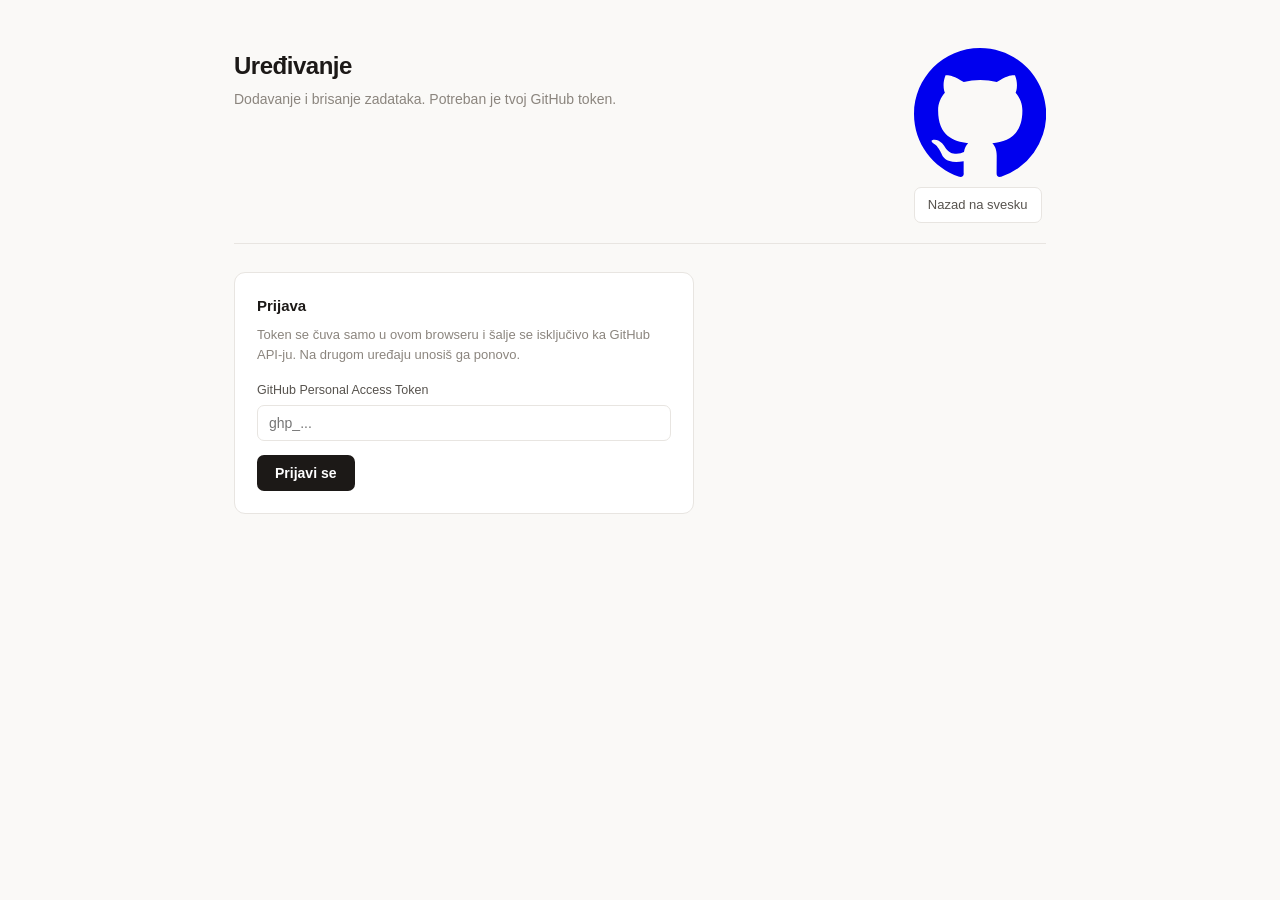
==== commit af12150b: "added link to my github" ====
--- a/upload.html
+++ b/upload.html
@@ -13,7 +13,10 @@
       <h1>Uređivanje</h1>
       <p class="sub">Dodavanje i brisanje zadataka. Potreban je tvoj GitHub token.</p>
     </div>
-    <a class="navlink" href="index.html">Nazad na svesku</a>
+    <div class="head-actions">
+      <a class="icon-link" href="https://github.com/MlazicM" target="_blank" rel="noopener" title="Moj GitHub profil" aria-label="Otvori moj GitHub profil"><svg viewBox="0 0 16 16" fill="currentColor" aria-hidden="true"><path d="M8 0C3.58 0 0 3.58 0 8c0 3.54 2.29 6.53 5.47 7.59.4.07.55-.17.55-.38 0-.19-.01-.82-.01-1.49-2.01.37-2.53-.49-2.69-.94-.09-.23-.48-.94-.82-1.13-.28-.15-.68-.52-.01-.53.63-.01 1.08.58 1.23.82.72 1.21 1.87.87 2.33.66.07-.52.28-.87.51-1.07-1.78-.2-3.64-.89-3.64-3.95 0-.87.31-1.59.82-2.15-.08-.2-.36-1.02.08-2.12 0 0 .67-.21 2.2.82.64-.18 1.32-.27 2-.27s1.36.09 2 .27c1.53-1.04 2.2-.82 2.2-.82.44 1.1.16 1.92.08 2.12.51.56.82 1.27.82 2.15 0 3.07-1.87 3.75-3.65 3.95.29.25.54.73.54 1.48 0 1.07-.01 1.93-.01 2.2 0 .21.15.46.55.38A8.01 8.01 0 0 0 16 8c0-4.42-3.58-8-8-8z"/></svg></a>
+      <a class="navlink" href="index.html">Nazad na svesku</a>
+    </div>
   </header>
 
   <form class="gate" id="gateForm">
--- a/style.css
+++ b/style.css
@@ -423,3 +423,117 @@
 @media (prefers-reduced-motion: reduce) {
   * { transition: none !important; animation: none !important; }
 }
+
+.lightbox {
+  position: fixed;
+  inset: 0;
+  background: rgba(20, 18, 17, 0.92);
+  z-index: 60;
+  display: flex;
+  flex-direction: column;
+}
+
+.lb-bar {
+  display: flex;
+  align-items: center;
+  justify-content: space-between;
+  gap: 14px;
+  padding: 12px 18px;
+  background: rgba(28, 25, 23, 0.55);
+  border-bottom: 1px solid rgba(255, 255, 255, 0.09);
+  flex-wrap: wrap;
+}
+
+.lb-title {
+  color: #f5f3f1;
+  font-size: 15px;
+  font-weight: 600;
+  letter-spacing: -0.01em;
+  min-width: 0;
+  overflow: hidden;
+  text-overflow: ellipsis;
+  white-space: nowrap;
+}
+
+.lb-meta {
+  color: rgba(245, 243, 241, 0.62);
+  font-size: 12px;
+  margin-top: 2px;
+  display: flex;
+  align-items: center;
+  gap: 8px;
+}
+
+.lb-meta .tag {
+  background: rgba(255, 255, 255, 0.13);
+  color: rgba(245, 243, 241, 0.9);
+}
+
+.lb-tools { display: flex; align-items: center; gap: 7px; }
+
+.lb-btn {
+  background: rgba(255, 255, 255, 0.09);
+  border: 1px solid rgba(255, 255, 255, 0.14);
+  color: #f5f3f1;
+  border-radius: 7px;
+  padding: 7px 11px;
+  font-size: 13px;
+  font-weight: 500;
+  line-height: 1;
+  min-width: 34px;
+  transition: background 0.15s;
+}
+.lb-btn:hover { background: rgba(255, 255, 255, 0.18); }
+.lb-btn:focus-visible { outline: 2px solid #fff; outline-offset: 2px; }
+
+.lb-zoom {
+  color: rgba(245, 243, 241, 0.72);
+  font-size: 12.5px;
+  font-variant-numeric: tabular-nums;
+  min-width: 46px;
+  text-align: center;
+}
+
+.lb-stage {
+  flex: 1;
+  overflow: hidden;
+  position: relative;
+  cursor: grab;
+  touch-action: none;
+  min-height: 0;
+}
+.lb-stage.dragging { cursor: grabbing; }
+
+.lb-stage img {
+  position: absolute;
+  top: 0;
+  left: 0;
+  transform-origin: 0 0;
+  user-select: none;
+  -webkit-user-drag: none;
+  display: block;
+}
+
+.lb-note {
+  background: rgba(28, 25, 23, 0.55);
+  border-top: 1px solid rgba(255, 255, 255, 0.09);
+  color: rgba(245, 243, 241, 0.82);
+  font-size: 13.5px;
+  line-height: 1.55;
+  padding: 13px 18px;
+  max-height: 22vh;
+  overflow-y: auto;
+  white-space: pre-wrap;
+}
+
+.lb-hint {
+  color: rgba(245, 243, 241, 0.45);
+  font-size: 11.5px;
+  padding: 0 18px 10px;
+  background: rgba(28, 25, 23, 0.55);
+}
+
+@media (max-width: 560px) {
+  .lb-bar { padding: 10px 12px; }
+  .lb-hint { display: none; }
+}
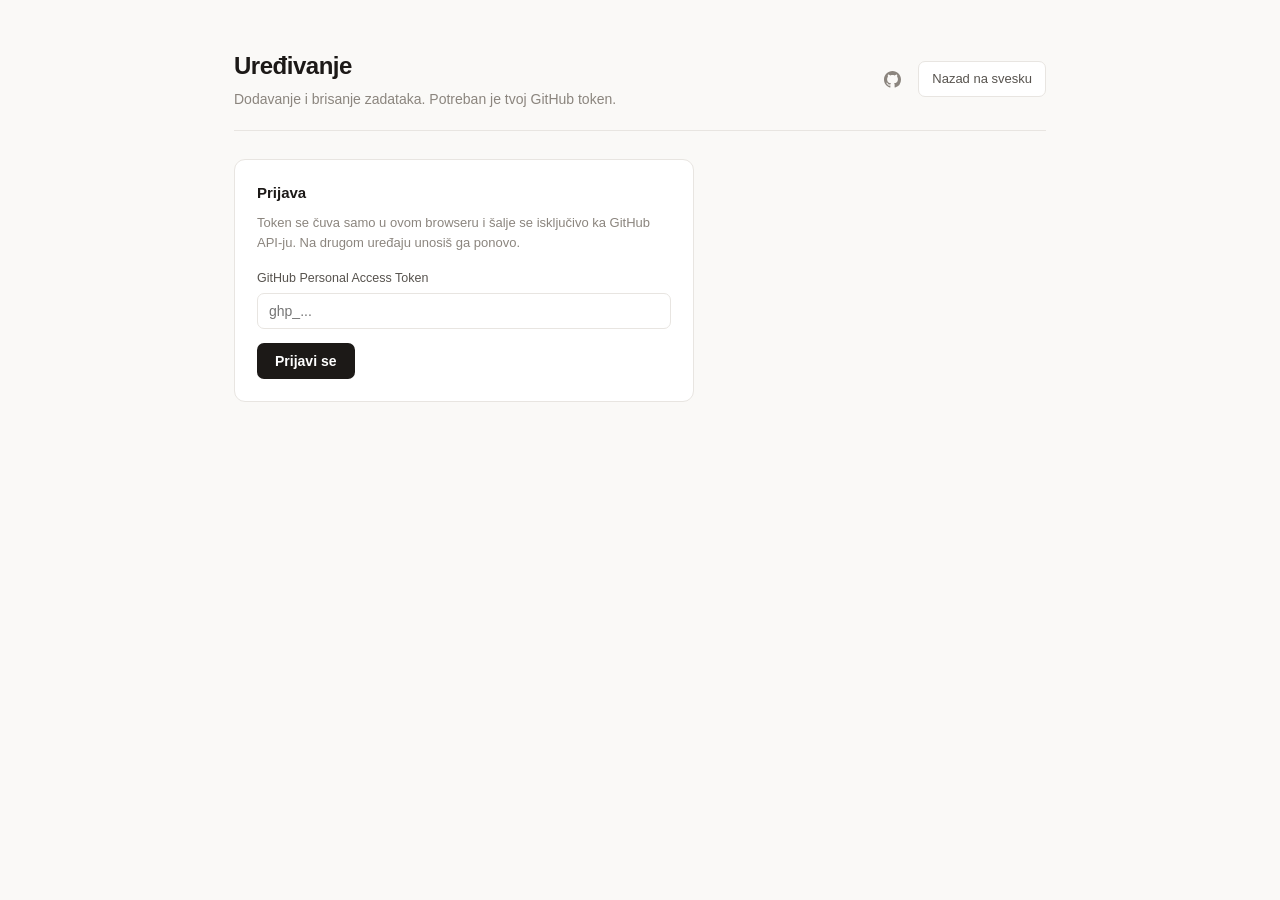
==== commit a4c1f2be: "Add files via upload Align cards and fix GitHub icon rendering  - Equal card heights, subject and " ====
--- a/upload.html
+++ b/upload.html
@@ -14,7 +14,7 @@
       <p class="sub">Dodavanje i brisanje zadataka. Potreban je tvoj GitHub token.</p>
     </div>
     <div class="head-actions">
-      <a class="icon-link" href="https://github.com/MlazicM" target="_blank" rel="noopener" title="Moj GitHub profil" aria-label="Otvori moj GitHub profil"><svg viewBox="0 0 16 16" fill="currentColor" aria-hidden="true"><path d="M8 0C3.58 0 0 3.58 0 8c0 3.54 2.29 6.53 5.47 7.59.4.07.55-.17.55-.38 0-.19-.01-.82-.01-1.49-2.01.37-2.53-.49-2.69-.94-.09-.23-.48-.94-.82-1.13-.28-.15-.68-.52-.01-.53.63-.01 1.08.58 1.23.82.72 1.21 1.87.87 2.33.66.07-.52.28-.87.51-1.07-1.78-.2-3.64-.89-3.64-3.95 0-.87.31-1.59.82-2.15-.08-.2-.36-1.02.08-2.12 0 0 .67-.21 2.2.82.64-.18 1.32-.27 2-.27s1.36.09 2 .27c1.53-1.04 2.2-.82 2.2-.82.44 1.1.16 1.92.08 2.12.51.56.82 1.27.82 2.15 0 3.07-1.87 3.75-3.65 3.95.29.25.54.73.54 1.48 0 1.07-.01 1.93-.01 2.2 0 .21.15.46.55.38A8.01 8.01 0 0 0 16 8c0-4.42-3.58-8-8-8z"/></svg></a>
+      <a class="icon-link" href="https://github.com/MlazicM" target="_blank" rel="noopener" title="Moj GitHub profil" aria-label="Otvori moj GitHub profil" style="color:#8b857e;text-decoration:none"><svg width="17" height="17" viewBox="0 0 16 16" fill="currentColor" aria-hidden="true"><path d="M8 0C3.58 0 0 3.58 0 8c0 3.54 2.29 6.53 5.47 7.59.4.07.55-.17.55-.38 0-.19-.01-.82-.01-1.49-2.01.37-2.53-.49-2.69-.94-.09-.23-.48-.94-.82-1.13-.28-.15-.68-.52-.01-.53.63-.01 1.08.58 1.23.82.72 1.21 1.87.87 2.33.66.07-.52.28-.87.51-1.07-1.78-.2-3.64-.89-3.64-3.95 0-.87.31-1.59.82-2.15-.08-.2-.36-1.02.08-2.12 0 0 .67-.21 2.2.82.64-.18 1.32-.27 2-.27s1.36.09 2 .27c1.53-1.04 2.2-.82 2.2-.82.44 1.1.16 1.92.08 2.12.51.56.82 1.27.82 2.15 0 3.07-1.87 3.75-3.65 3.95.29.25.54.73.54 1.48 0 1.07-.01 1.93-.01 2.2 0 .21.15.46.55.38A8.01 8.01 0 0 0 16 8c0-4.42-3.58-8-8-8z"/></svg></a>
       <a class="navlink" href="index.html">Nazad na svesku</a>
     </div>
   </header>
@@ -316,7 +316,7 @@
       btn.addEventListener("click", function (ev) {
         ev.stopPropagation();
         if (!confirm('Obrisati zadatak "' + btn.dataset.title + '"?')) return;
-        removeEntry(btn.dataset.id, btn);
+        removeEntry(btn.dataset.id, btn, btn.dataset.title);
       });
     });
   } catch (err) {
@@ -325,14 +325,14 @@
   }
 }
 
-async function removeEntry(id, btn) {
+async function removeEntry(id, btn, title) {
   if (btn) { btn.disabled = true; btn.textContent = "Brisanje"; }
   try {
     let target = null;
     await updateEntriesJson(function (entries) {
       target = entries.find(function (e) { return e.id === id; }) || null;
       return entries.filter(function (e) { return e.id !== id; });
-    }, "Ukloni zadatak: " + (function () { return "id " + id; })());
+    }, "Ukloni zadatak: " + (title || id));
 
     if (target && target.imagePath) {
       try {
--- a/style.css
+++ b/style.css
@@ -32,7 +32,7 @@
 
 .page-head {
   display: flex;
-  align-items: flex-start;
+  align-items: center;
   justify-content: space-between;
   gap: 16px;
   padding-bottom: 20px;
@@ -41,6 +41,8 @@
   flex-wrap: wrap;
 }
 
+.page-head > div:first-child { min-width: 0; }
+
 h1 {
   font-size: 24px;
   font-weight: 650;
@@ -87,7 +89,9 @@
 .grid {
   display: grid;
   grid-template-columns: repeat(auto-fill, minmax(170px, 1fr));
+  grid-auto-rows: 1fr;
   gap: 16px;
+  align-items: stretch;
 }
 
 .card {
@@ -97,6 +101,9 @@
   overflow: hidden;
   cursor: pointer;
   position: relative;
+  display: flex;
+  flex-direction: column;
+  height: 100%;
   transition: border-color 0.15s, box-shadow 0.15s, transform 0.15s;
 }
 .card:hover {
@@ -109,29 +116,41 @@
 .card img {
   width: 100%;
   height: 136px;
+  flex-shrink: 0;
   object-fit: cover;
   display: block;
   background: var(--line-soft);
 }
 
-.card .meta { padding: 10px 12px 12px; }
+.card .meta {
+  padding: 10px 12px 12px;
+  display: flex;
+  flex-direction: column;
+  flex: 1;
+  min-width: 0;
+}
 
 .card .meta .t {
   font-size: 13.5px;
   font-weight: 600;
   letter-spacing: -0.01em;
-  white-space: nowrap;
+  line-height: 1.35;
+  display: -webkit-box;
+  -webkit-line-clamp: 2;
+  -webkit-box-orient: vertical;
   overflow: hidden;
-  text-overflow: ellipsis;
+  word-break: break-word;
 }
 
 .card .meta .s {
   font-size: 11.5px;
   color: var(--muted);
-  margin-top: 3px;
+  margin-top: auto;
+  padding-top: 6px;
   display: flex;
   align-items: center;
   gap: 6px;
+  flex-wrap: wrap;
 }
 
 .tag {
@@ -142,6 +161,10 @@
   padding: 1px 6px;
   font-size: 11px;
   font-weight: 500;
+  max-width: 100%;
+  overflow: hidden;
+  text-overflow: ellipsis;
+  white-space: nowrap;
 }
 
 .empty {
@@ -537,3 +560,27 @@
   .lb-bar { padding: 10px 12px; }
   .lb-hint { display: none; }
 }
+
+.head-actions {
+  display: flex;
+  align-items: center;
+  gap: 10px;
+  flex-shrink: 0;
+}
+
+.icon-link {
+  display: inline-flex;
+  align-items: center;
+  justify-content: center;
+  width: 32px;
+  height: 32px;
+  border-radius: 7px;
+  color: var(--muted);
+  text-decoration: none;
+  flex-shrink: 0;
+  transition: color 0.15s, background 0.15s;
+}
+.icon-link:hover { color: var(--ink); background: var(--line-soft); }
+.icon-link:visited { color: var(--muted); }
+.icon-link:focus-visible { outline: 2px solid var(--ink); outline-offset: 2px; }
+.icon-link svg { width: 17px; height: 17px; display: block; }
